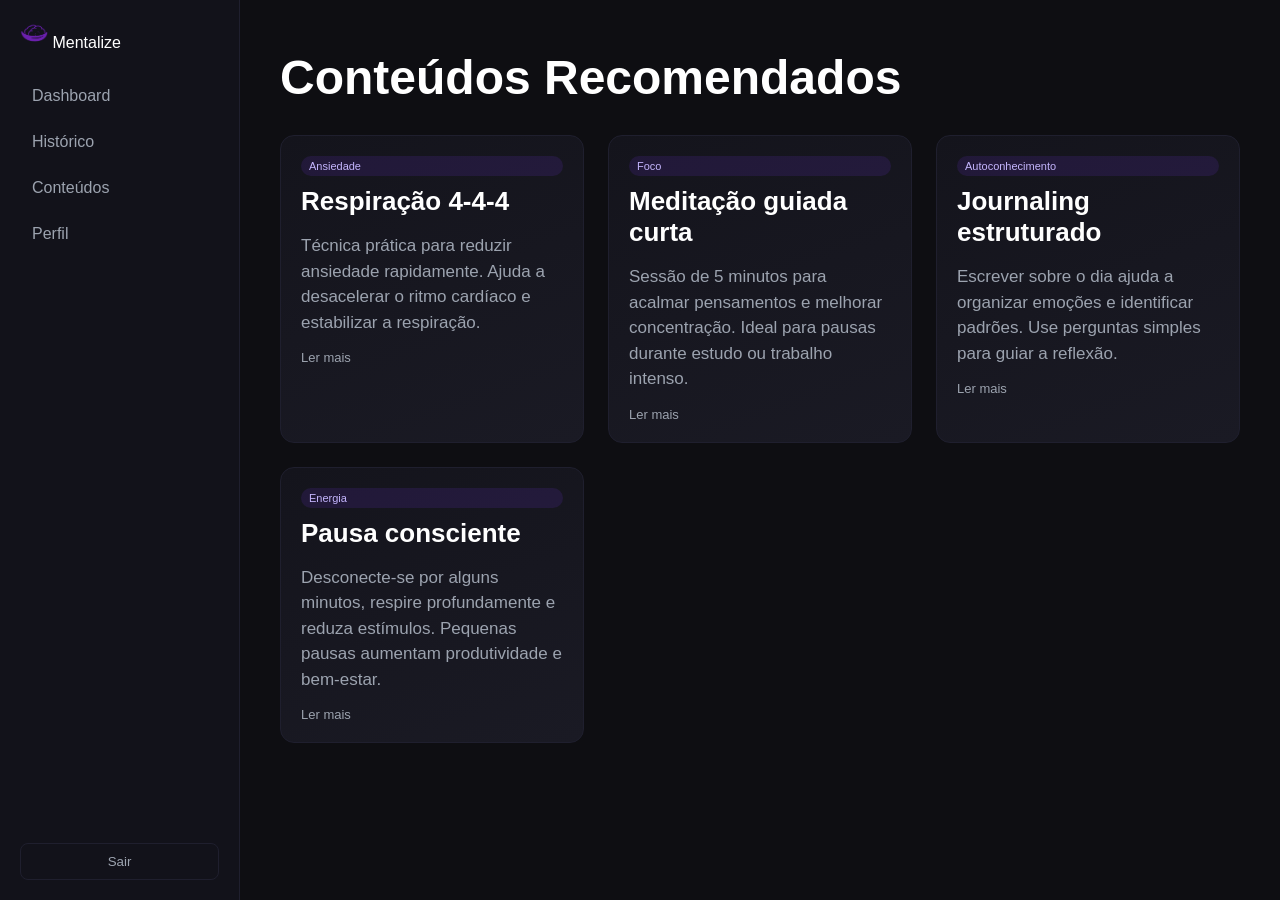
==== conteudos.html @ c3fc3afa "tudo" ====
<!DOCTYPE html>
<html>
<head>
    <title>Conteúdos</title>

    <link rel="stylesheet" href="css/base.css">
    <link rel="stylesheet" href="css/app.css">
    <link rel="shortcut icon" href="img/logo.png" type="image/x-icon">
</head>
<body onload="setActiveNav(); filterContentByMood()">
<div class="app">

    <aside class="sidebar">

    <div class="sidebar-top">
        <img src="img/logo.png" class="logo">
        <span>Mentalize</span>
    </div>

    <nav class="sidebar-nav">
        <a href="dashboard.html" class="nav-item" id="nav-dashboard">Dashboard</a>
        <a href="historico.html" class="nav-item" id="nav-historico">Histórico</a>
        <a href="conteudos.html" class="nav-item" id="nav-conteudos">Conteúdos</a>
        <a href="perfil.html" class="nav-item" id="nav-perfil">Perfil</a>
    </nav>

    <div class="sidebar-bottom">
        <button onclick="logout()" class="logout-btn">Sair</button>
    </div>

</aside>

<main class="main">

    <h2>Conteúdos Recomendados</h2>

    <div class="app-grid">

        <div class="app-card">
            <span class="tag">Ansiedade</span>

            <h3>Respiração 4-4-4</h3>

            <p>
                Técnica prática para reduzir ansiedade rapidamente.
                Ajuda a desacelerar o ritmo cardíaco e estabilizar a respiração.
            </p>

            <a href="#" class="btn-ghost">Ler mais</a>
        </div>

        <div class="app-card">
            <span class="tag">Foco</span>
            <h3>Meditação guiada curta</h3>
            <p>
                Sessão de 5 minutos para acalmar pensamentos e melhorar concentração.
                Ideal para pausas durante estudo ou trabalho intenso.
            </p>
            <a href="#" class="btn-ghost">Ler mais</a>
        </div>

        <div class="app-card">
            <span class="tag">Autoconhecimento</span>
            <h3>Journaling estruturado</h3>
            <p>
                Escrever sobre o dia ajuda a organizar emoções e identificar padrões.
                Use perguntas simples para guiar a reflexão.
            </p>
            <a href="#" class="btn-ghost">Ler mais</a>
        </div>

        <div class="app-card">
            <span class="tag">Energia</span>
            <h3>Pausa consciente</h3>
            <p>
                Desconecte-se por alguns minutos, respire profundamente e reduza estímulos.
                Pequenas pausas aumentam produtividade e bem-estar.
            </p>
            <a href="#" class="btn-ghost">Ler mais</a>
        </div>

    </div>

</main>

</div>

</body>
</html>
---- css/base.css ----
* {
    margin: 0;
    padding: 0;
    box-sizing: border-box;
}

html, body {
    font-family: 'Plus Jakarta Sans', sans-serif;
}

:root {
    --primary: #7c3aed;
    --bg: #0b0b10;
    --bg-soft: #111116;
    --card: #16161c;
    --border: #1f1f2e;
    --text: #ffffff;
    --muted: #9ca3af;
}

body {
    background: var(--bg);
    color: var(--text);
}

.btn-primary {
    background: var(--primary);
    border: none;
    padding: 10px 16px;
    border-radius: 8px;
    cursor: pointer;
    color: white;
    transition: 0.2s;
}

.btn-primary:hover {
    opacity: 0.9;
}
---- css/app.css ----
.auth-container {
    display: flex;
    height: 100vh;
}

.auth-left {
    flex: 1;
    background: linear-gradient(135deg, #7c3aed, #4c1d95);
    display: flex;
    justify-content: center;
    align-items: center;
    font-size: 28px;
}

.auth-right {
    flex: 1;
    display: flex;
    justify-content: center;
    align-items: center;
}

.auth-box {
    width: 320px;
}

.auth-box input {
    width: 100%;
    padding: 12px;
    margin: 8px 0;
    border: 1px solid var(--border);
    background: #0f0f15;
    color: white;
}

.app-layout {
    display: flex;
}

.app-sidebar {
    width: 240px;
    background: var(--bg-soft);
    height: 100vh;
    padding: 20px;
    border-right: 1px solid var(--border);
}

.app-sidebar a {
    display: block;
    padding: 10px;
    margin: 6px 0;
    color: var(--muted);
    text-decoration: none;
    border-radius: 6px;
    transition: none;
}

.app-sidebar a:hover {
    background: var(--card);
    color: white;
}

.app-main {
    flex: 1;
    padding: 30px;
}

.app-grid {
    display: grid;
    grid-template-columns: repeat(2, 1fr);
    gap: 20px;
}

.app-card {
    background: var(--card);
    padding: 16px;
    border-radius: 10px;
    border: 1px solid var(--border);
}

.app-card canvas {
    max-height: 350px;
}

.app-card h3 {
    margin-top: 0;
    margin-bottom: 8px;
    font-size: 26px;
}


.calendar-grid {
    display: grid;
    grid-template-columns: repeat(7, 1fr);
    gap: 4px;
    margin-top: 8px;
}

.calendar-day {
    aspect-ratio: 1;
    border-radius: 6px;
    display: flex;
    align-items: center;
    justify-content: center;
    font-size: 10px;
    cursor: default;
}

.calendar-day.feliz { background: #22c55e44; }
.calendar-day.neutro { background: #a3a3a344; }
.calendar-day.triste { background: #3b82f644; }
.calendar-day.ansioso { background: #f59e0b44; }
.calendar-day.empty { background: #1f1f2e; }

.card-block {
    margin-top: 10px;
}

.app-list li {
    margin: 6px 0;
    color: var(--muted);
}

.auth-tabs {
    display: flex;
    margin-bottom: 15px;
}

.auth-tabs button {
    flex: 1;
    padding: 10px;
    background: none;
    border: none;
    color: var(--muted);
    cursor: pointer;
}

.auth-tabs .active {
    color: white;
    border-bottom: 2px solid var(--primary);
}

#recentMoods {
    margin-top: 4px;
    padding-left: 20px;
}

.back-link {
    display: inline-block;
    margin-bottom: 15px;
    font-size: 13px;
    color: var(--muted);
    text-decoration: none;
}

.back-link:hover {
    color: white;
}

.auth-form {
    transition: 0.3s ease;
    opacity: 1;
}

.auth-form.hidden {
    opacity: 0;
    transform: translateY(10px);
    pointer-events: none;
    position: absolute;
}

.tag {
    display: inline-block;
    font-size: 12px;
    background: #7c3aed22;
    color: #c4b5fd;
    padding: 4px 10px;
    border-radius: 20px;
    margin-bottom: 10px;
}

.app-card p {
    margin: 10px 0 15px;
}

.btn-ghost {
    font-size: 13px;
    color: var(--muted);
    text-decoration: none;
}

.btn-ghost:hover {
    color: white;
}

.btn-ghost-perfil {
    font-size: 13px;
    margin: 10px;
    color: var(--muted);
    text-decoration: none;
    padding: 5px 15px;
    width: fit-content;
    background: none;
    border-radius: 5px;
    border: 3px solid var(--primary);
    color: #fff;
    transition: ease 0.4s;
}

.btn-ghost-perfil:hover {
    background-color: var(--primary);
}


.app {
    display: flex;
    min-height: 100vh;
    background: #0e0e12;
}

.logo {
    width: 28px;
}

.sidebar {
    width: 240px;
    background: #12121a;
    padding: 20px;

    display: flex;
    flex-direction: column;

    border-right: 1px solid var(--border);
}

.sidebar-top {
    margin-bottom: 25px;
}

.sidebar-nav {
    display: flex;
    flex-direction: column;
    gap: 8px;
}

.sidebar-bottom {
    margin-top: auto;
}
.nav-item {
    padding: 10px 12px;
    border-radius: 8px;
    color: var(--muted);
    text-decoration: none;
}

.nav-item:hover {
    background: #1b1b25;
    color: white;
}

.nav-item.active {
    background: #7c3aed22;
    color: #c4b5fd;
}

.logout-btn {
    width: 100%;
    padding: 10px;
    background: transparent;
    border: 1px solid var(--border);
    border-radius: 8px;
    color: var(--muted);
    cursor: pointer;
}

.logout-btn:hover {
    color: white;
}

.main {
    flex: 1;
    padding: 40px;
}

.app-grid {
    display: grid;
    grid-template-columns: repeat(3, 1fr);
    gap: 24px;
}

.app-card {
    background: linear-gradient(160deg, #14141c, #1a1a24);
    border: 1px solid var(--border);
    border-radius: 14px;
    padding: 20px;

    display: flex;
    flex-direction: column;

    min-height: 180px;
}

.app-card h3 {
    margin-bottom: 6px;
    margin-top: 0;
}

.app-card p, .app-card li, .app-card .app-list li {
    color: var(--muted);
    line-height: 1.5;
    font-size: 17px;
}


.app-list li {
    margin-bottom: 4px;
    font-size: 12px;
}

.history-card {
    padding: 16px;
}

.history-item {
    padding: 10px 0;
    border-bottom: 1px solid var(--border);
    font-size: 12px;
}

.history-item:last-child {
    border-bottom: none;
}

.history-item .mood-tag {
    display: inline-block;
    padding: 2px 8px;
    border-radius: 4px;
    font-size: 11px;
    margin-right: 8px;
}

.history-item .mood-tag.feliz { background: #22c55e33; color: #22c55e; }
.history-item .mood-tag.neutro { background: #a3a3a333; color: #a3a3a3; }
.history-item .mood-tag.triste { background: #3b82f633; color: #3b82f6; }
.history-item .mood-tag.ansioso { background: #f59e0b33; color: #f59e0b; }

.history-item .history-date {
    color: var(--muted);
    font-size: 11px;
}

.history-item .history-context {
    color: var(--muted);
    font-size: 11px;
    margin-left: 8px;
}

.profile-grid {
    display: grid;
    grid-template-columns: repeat(2, 1fr);
    gap: 20px;
}

.form-group {
    margin-bottom: 16px;
}

.form-group label {
    display: block;
    font-size: 12px;
    color: var(--muted);
    margin-bottom: 6px;
}

.form-group input {
    width: 100%;
    padding: 10px 12px;
    background: #1a1a24;
    border: 1px solid var(--border);
    border-radius: 8px;
    color: var(--text);
    font-size: 14px;
}

.form-group input:disabled {
    opacity: 0.5;
    cursor: not-allowed;
}

.settings-list {
    display: flex;
    flex-direction: column;
    gap: 12px;
}

.setting-item {
    display: flex;
    justify-content: space-between;
    align-items: center;
    padding: 8px 0;
    cursor: pointer;
}

.setting-item span {
    font-size: 14px;
}

.setting-item input[type="checkbox"] {
    width: 18px;
    height: 18px;
    accent-color: var(--primary);
}

.stat-item {
    display: flex;
    justify-content: space-between;
    padding: 10px 0;
    border-bottom: 1px solid var(--border);
    font-size: 13px;
}

.stat-item:last-child {
    border-bottom: none;
}

.stat-value {
    color: var(--primary);
    font-weight: 600;
}

.mood-buttons {
    display: flex;
    gap: 10px;
    margin-bottom: 15px;
}

.mood-buttons button {
    font-size: 18px;
    padding: 10px;
    border-radius: 8px;
    border: none;
    cursor: pointer;
    background: #1b1b25;
}

.mood-buttons button:hover {
    background: #2a2a35;
}

.tag {
    font-size: 11px;
    background: #7c3aed22;
    color: #c4b5fd;
    padding: 4px 8px;
    border-radius: 12px;
    margin-bottom: 10px;
    display: inline-block;
}


.mood-buttons button {
    position: relative;
}

.mood-buttons button::after {
    content: attr(data-tooltip);
    position: absolute;
    bottom: -38px;
    left: 50%;
    transform: translateX(-50%);

    background: #1a1a24;
    color: white;
    font-size: 12px;
    padding: 6px 10px;
    border-radius: 6px;
    white-space: nowrap;

    opacity: 0;
    pointer-events: none;
    transition: 0.2s;
}

.mood-buttons button:hover::after {
    opacity: 1;
}

.history-scroll {
    max-height: 420px;
    overflow-y: auto;
    margin-top: 10px;
    padding-right: 6px;
}

.history-scroll::-webkit-scrollbar {
    width: 6px;
}

.history-scroll::-webkit-scrollbar-thumb {
    background: #2a2a35;
    border-radius: 6px;
}

#context, #note {
    margin: 10px 0px;
    width: 75%;
    padding: 10px;
    border-radius: 5px;
    border: 0px;
}

.app-card label {
    font-size: 20px;
    font-weight: bold;
    margin-top: 10px;
    margin-bottom: 0px;
}

h2 {
    font-size: 48px;
    margin-top: 10px;
    margin-bottom: 30px;
}
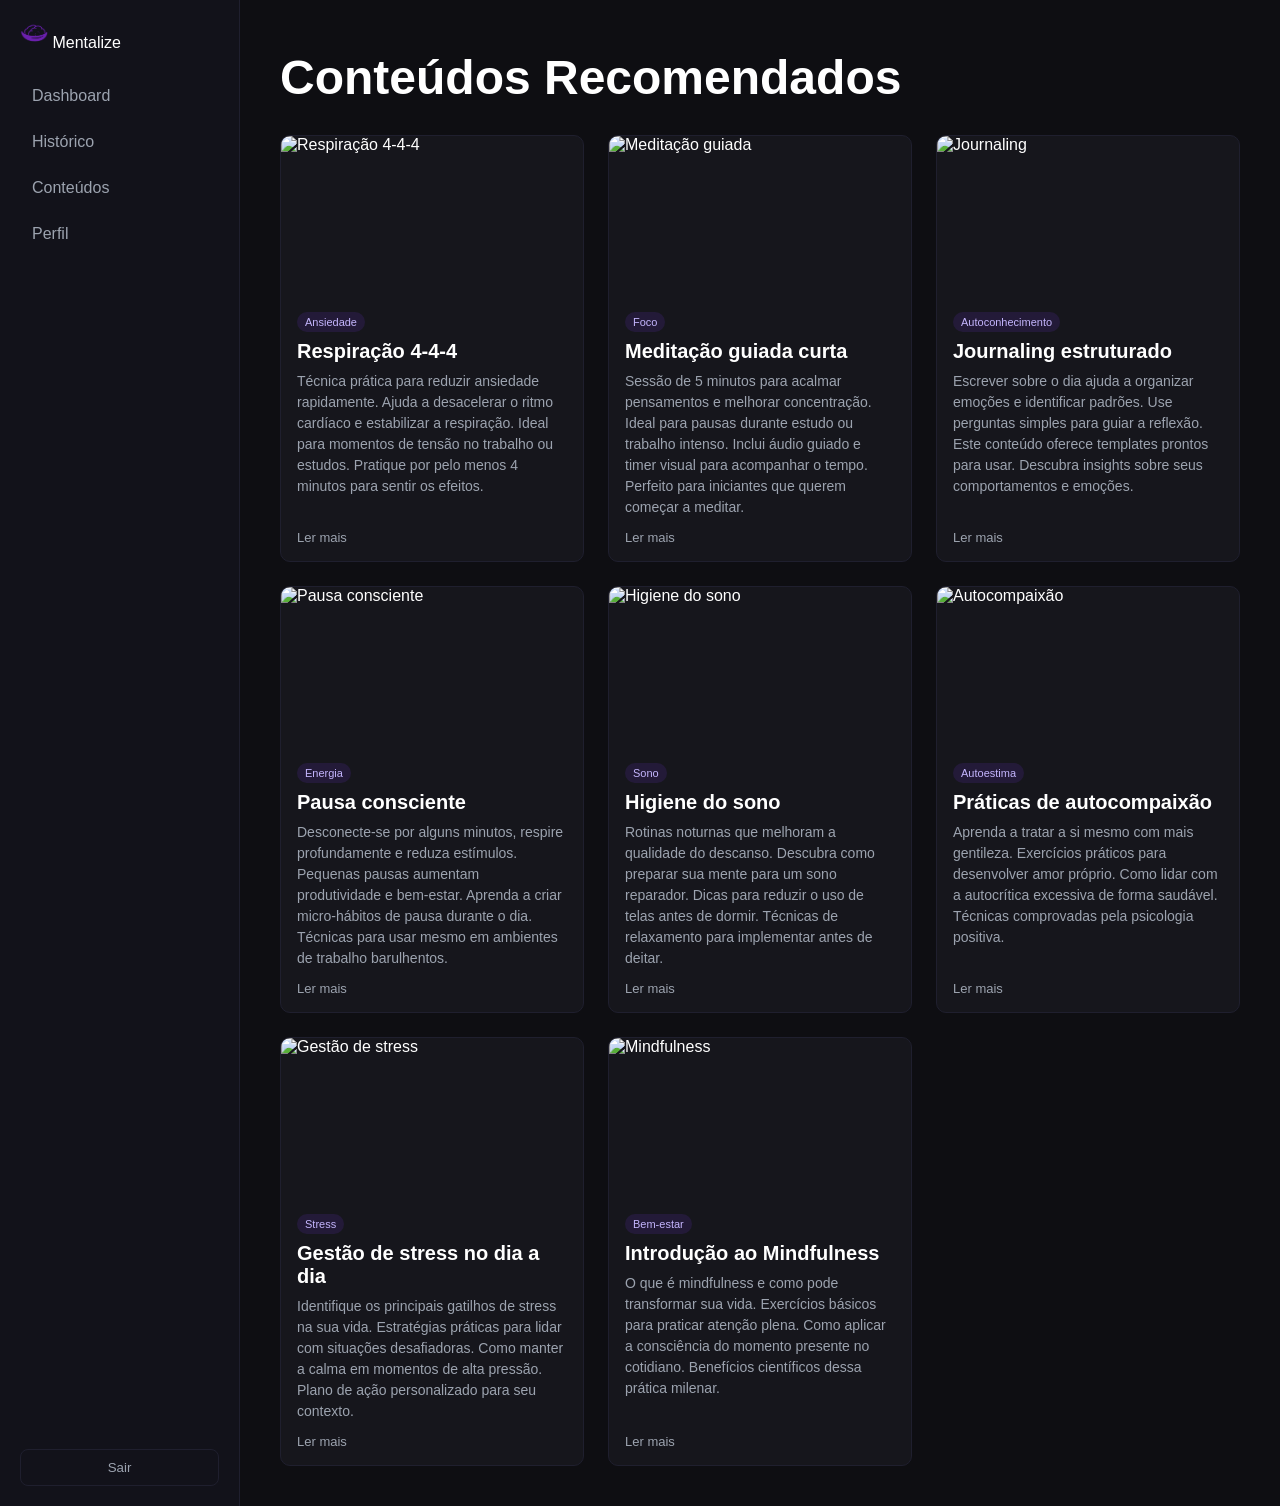
==== commit 4df9c8eb: "melhorias Co-authored-by: Copilot <copilot@github.com>" ====
--- a/conteudos.html
+++ b/conteudos.html
@@ -36,47 +36,124 @@
 
     <div class="app-grid">
 
-        <div class="app-card">
-            <span class="tag">Ansiedade</span>
-
-            <h3>Respiração 4-4-4</h3>
-
-            <p>
-                Técnica prática para reduzir ansiedade rapidamente.
-                Ajuda a desacelerar o ritmo cardíaco e estabilizar a respiração.
-            </p>
-
-            <a href="#" class="btn-ghost">Ler mais</a>
+        <div class="content-card">
+            <img src="https://placehold.co/400x200/4c1d95/white?text=Respiração" alt="Respiração 4-4-4" class="content-img">
+            <div class="content-body">
+                <span class="tag">Ansiedade</span>
+                <h3>Respiração 4-4-4</h3>
+                <p>
+                    Técnica prática para reduzir ansiedade rapidamente.
+                    Ajuda a desacelerar o ritmo cardíaco e estabilizar a respiração.
+                    Ideal para momentos de tensão no trabalho ou estudos.
+                    Pratique por pelo menos 4 minutos para sentir os efeitos.
+                </p>
+                <a href="#" class="btn-ghost">Ler mais</a>
+            </div>
         </div>
 
-        <div class="app-card">
-            <span class="tag">Foco</span>
-            <h3>Meditação guiada curta</h3>
-            <p>
-                Sessão de 5 minutos para acalmar pensamentos e melhorar concentração.
-                Ideal para pausas durante estudo ou trabalho intenso.
-            </p>
-            <a href="#" class="btn-ghost">Ler mais</a>
+        <div class="content-card">
+            <img src="https://placehold.co/400x200/4c1d95/white?text=Meditação" alt="Meditação guiada" class="content-img">
+            <div class="content-body">
+                <span class="tag">Foco</span>
+                <h3>Meditação guiada curta</h3>
+                <p>
+                    Sessão de 5 minutos para acalmar pensamentos e melhorar concentração.
+                    Ideal para pausas durante estudo ou trabalho intenso.
+                    Inclui áudio guiado e timer visual para acompanhar o tempo.
+                    Perfeito para iniciantes que querem começar a meditar.
+                </p>
+                <a href="#" class="btn-ghost">Ler mais</a>
+            </div>
         </div>
 
-        <div class="app-card">
-            <span class="tag">Autoconhecimento</span>
-            <h3>Journaling estruturado</h3>
-            <p>
-                Escrever sobre o dia ajuda a organizar emoções e identificar padrões.
-                Use perguntas simples para guiar a reflexão.
-            </p>
-            <a href="#" class="btn-ghost">Ler mais</a>
+        <div class="content-card">
+            <img src="https://placehold.co/400x200/4c1d95/white?text=Journaling" alt="Journaling" class="content-img">
+            <div class="content-body">
+                <span class="tag">Autoconhecimento</span>
+                <h3>Journaling estruturado</h3>
+                <p>
+                    Escrever sobre o dia ajuda a organizar emoções e identificar padrões.
+                    Use perguntas simples para guiar a reflexão.
+                    Este conteúdo oferece templates prontos para usar.
+                    Descubra insights sobre seus comportamentos e emoções.
+                </p>
+                <a href="#" class="btn-ghost">Ler mais</a>
+            </div>
         </div>
 
-        <div class="app-card">
-            <span class="tag">Energia</span>
-            <h3>Pausa consciente</h3>
-            <p>
-                Desconecte-se por alguns minutos, respire profundamente e reduza estímulos.
-                Pequenas pausas aumentam produtividade e bem-estar.
-            </p>
-            <a href="#" class="btn-ghost">Ler mais</a>
+        <div class="content-card">
+            <img src="https://placehold.co/400x200/4c1d95/white?text=Pausa+Consciente" alt="Pausa consciente" class="content-img">
+            <div class="content-body">
+                <span class="tag">Energia</span>
+                <h3>Pausa consciente</h3>
+                <p>
+                    Desconecte-se por alguns minutos, respire profundamente e reduza estímulos.
+                    Pequenas pausas aumentam produtividade e bem-estar.
+                    Aprenda a criar micro-hábitos de pausa durante o dia.
+                    Técnicas para usar mesmo em ambientes de trabalho barulhentos.
+                </p>
+                <a href="#" class="btn-ghost">Ler mais</a>
+            </div>
+        </div>
+
+        <div class="content-card">
+            <img src="https://placehold.co/400x200/4c1d95/white?text=Sono" alt="Higiene do sono" class="content-img">
+            <div class="content-body">
+                <span class="tag">Sono</span>
+                <h3>Higiene do sono</h3>
+                <p>
+                    Rotinas noturnas que melhoram a qualidade do descanso.
+                    Descubra como preparar sua mente para um sono reparador.
+                    Dicas para reduzir o uso de telas antes de dormir.
+                    Técnicas de relaxamento para implementar antes de deitar.
+                </p>
+                <a href="#" class="btn-ghost">Ler mais</a>
+            </div>
+        </div>
+
+        <div class="content-card">
+            <img src="https://placehold.co/400x200/4c1d95/white?text=Autocompaixão" alt="Autocompaixão" class="content-img">
+            <div class="content-body">
+                <span class="tag">Autoestima</span>
+                <h3>Práticas de autocompaixão</h3>
+                <p>
+                    Aprenda a tratar a si mesmo com mais gentileza.
+                    Exercícios práticos para desenvolver amor próprio.
+                    Como lidar com a autocrítica excessiva de forma saudável.
+                    Técnicas comprovadas pela psicologia positiva.
+                </p>
+                <a href="#" class="btn-ghost">Ler mais</a>
+            </div>
+        </div>
+
+        <div class="content-card">
+            <img src="https://placehold.co/400x200/4c1d95/white?text=Gestão+do+Stress" alt="Gestão de stress" class="content-img">
+            <div class="content-body">
+                <span class="tag">Stress</span>
+                <h3>Gestão de stress no dia a dia</h3>
+                <p>
+                    Identifique os principais gatilhos de stress na sua vida.
+                    Estratégias práticas para lidar com situações desafiadoras.
+                    Como manter a calma em momentos de alta pressão.
+                    Plano de ação personalizado para seu contexto.
+                </p>
+                <a href="#" class="btn-ghost">Ler mais</a>
+            </div>
+        </div>
+
+        <div class="content-card">
+            <img src="https://placehold.co/400x200/4c1d95/white?text=Mindfulness" alt="Mindfulness" class="content-img">
+            <div class="content-body">
+                <span class="tag">Bem-estar</span>
+                <h3>Introdução ao Mindfulness</h3>
+                <p>
+                    O que é mindfulness e como pode transformar sua vida.
+                    Exercícios básicos para praticar atenção plena.
+                    Como aplicar a consciência do momento presente no cotidiano.
+                    Benefícios científicos dessa prática milenar.
+                </p>
+                <a href="#" class="btn-ghost">Ler mais</a>
+            </div>
         </div>
 
     </div>
--- a/css/app.css
+++ b/css/app.css
@@ -68,6 +68,105 @@
     display: grid;
     grid-template-columns: repeat(2, 1fr);
     gap: 20px;
+}
+
+.content-card {
+    background: var(--card);
+    border-radius: 10px;
+    border: 1px solid var(--border);
+    overflow: hidden;
+    display: flex;
+    flex-direction: column;
+}
+
+.content-img {
+    width: 100%;
+    height: 160px;
+    object-fit: cover;
+}
+
+.content-body {
+    padding: 16px;
+    display: flex;
+    flex-direction: column;
+    flex: 1;
+}
+
+.content-body .tag {
+    align-self: flex-start;
+    margin-bottom: 8px;
+}
+
+.content-body h3 {
+    margin: 0 0 8px 0;
+    font-size: 20px;
+}
+
+.content-body p {
+    color: var(--muted);
+    font-size: 14px;
+    line-height: 1.5;
+    flex: 1;
+    margin-bottom: 12px;
+}
+
+.plan-card {
+    position: relative;
+    border: 1px solid #a855f7;
+    background: linear-gradient(180deg, #1e1b4b 0%, var(--card) 100%);
+}
+
+.plan-card.premium {
+    border: 1px solid #a855f7;
+}
+
+.plan-badge {
+    position: absolute;
+    top: 12px;
+    right: 12px;
+    background: #a855f7;
+    color: white;
+    font-size: 10px;
+    font-weight: bold;
+    padding: 4px 8px;
+    border-radius: 4px;
+    text-transform: uppercase;
+}
+
+.plan-card h3 {
+    color: #a855f7;
+    font-size: 24px;
+    margin-bottom: 4px;
+}
+
+.plan-status {
+    color: var(--muted);
+    font-size: 14px;
+    margin-bottom: 16px;
+}
+
+.plan-features {
+    margin-bottom: 16px;
+}
+
+.plan-feature {
+    color: var(--text);
+    font-size: 14px;
+    margin: 8px 0;
+    padding-left: 4px;
+}
+
+.plan-card.free {
+    border: 1px solid #6b7280;
+    background: linear-gradient(180deg, #1f2937 0%, var(--card) 100%);
+}
+
+.plan-card.free h3 {
+    color: #9ca3af;
+}
+
+.plan-card.free .plan-badge {
+    background: #6b7280;
 }
 
 .app-card {
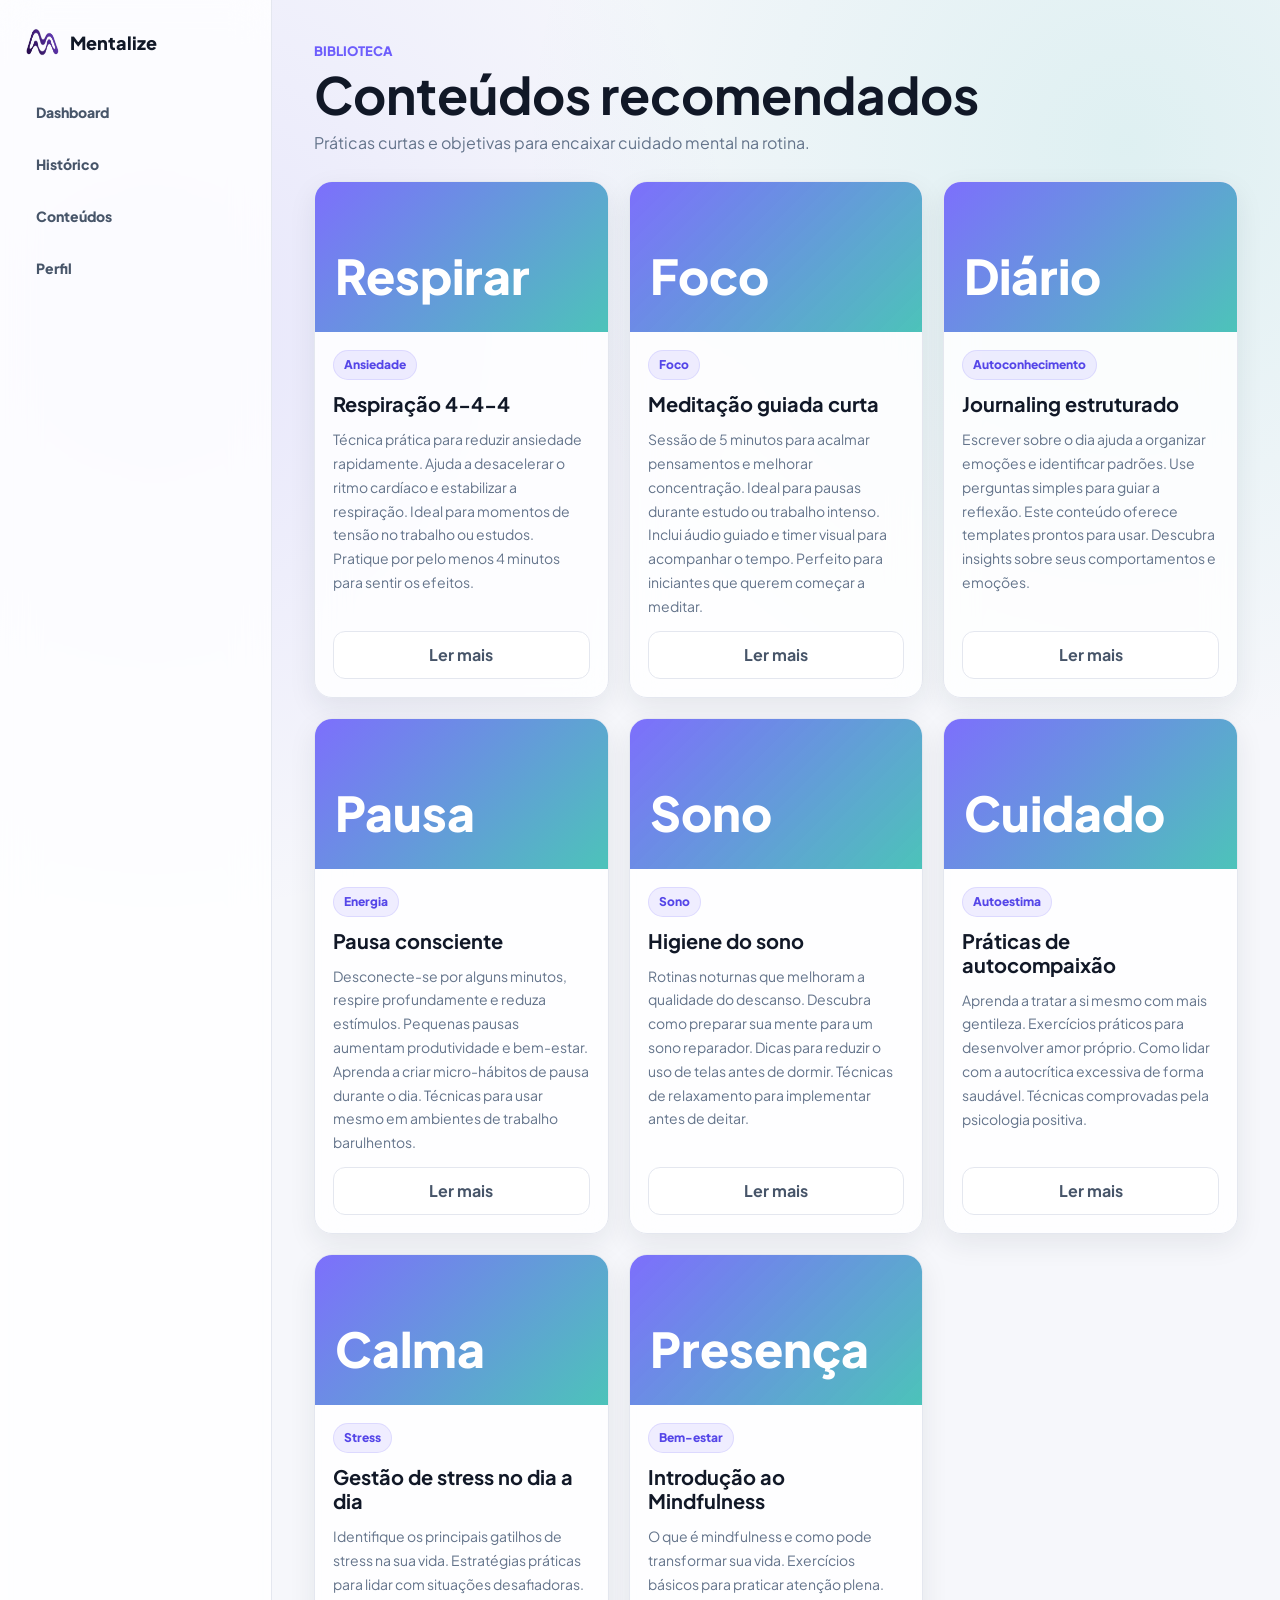
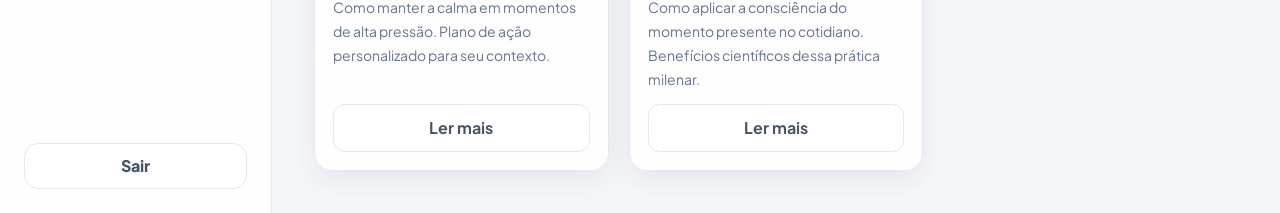
==== commit 50245277: "#" ====
--- a/conteudos.html
+++ b/conteudos.html
@@ -1,7 +1,10 @@
 <!DOCTYPE html>
-<html>
+<html lang="pt-BR">
 <head>
+    <meta charset="UTF-8">
+    <meta name="viewport" content="width=device-width, initial-scale=1.0">
     <title>Conteúdos</title>
+    <link href="https://fonts.googleapis.com/css2?family=Plus+Jakarta+Sans:wght@400;600;700;800&display=swap" rel="stylesheet">
 
     <link rel="stylesheet" href="css/base.css">
     <link rel="stylesheet" href="css/app.css">
@@ -32,12 +35,18 @@
 
 <main class="main">
 
-    <h2>Conteúdos Recomendados</h2>
+    <div class="page-header">
+        <div>
+            <p class="page-kicker">Biblioteca</p>
+            <h2>Conteúdos recomendados</h2>
+            <p class="page-subtitle">Práticas curtas e objetivas para encaixar cuidado mental na rotina.</p>
+        </div>
+    </div>
 
     <div class="app-grid">
 
         <div class="content-card">
-            <img src="https://placehold.co/400x200/4c1d95/white?text=Respiração" alt="Respiração 4-4-4" class="content-img">
+            <div class="content-visual" aria-hidden="true">Respirar</div>
             <div class="content-body">
                 <span class="tag">Ansiedade</span>
                 <h3>Respiração 4-4-4</h3>
@@ -52,7 +61,7 @@
         </div>
 
         <div class="content-card">
-            <img src="https://placehold.co/400x200/4c1d95/white?text=Meditação" alt="Meditação guiada" class="content-img">
+            <div class="content-visual" aria-hidden="true">Foco</div>
             <div class="content-body">
                 <span class="tag">Foco</span>
                 <h3>Meditação guiada curta</h3>
@@ -67,7 +76,7 @@
         </div>
 
         <div class="content-card">
-            <img src="https://placehold.co/400x200/4c1d95/white?text=Journaling" alt="Journaling" class="content-img">
+            <div class="content-visual" aria-hidden="true">Diário</div>
             <div class="content-body">
                 <span class="tag">Autoconhecimento</span>
                 <h3>Journaling estruturado</h3>
@@ -82,7 +91,7 @@
         </div>
 
         <div class="content-card">
-            <img src="https://placehold.co/400x200/4c1d95/white?text=Pausa+Consciente" alt="Pausa consciente" class="content-img">
+            <div class="content-visual" aria-hidden="true">Pausa</div>
             <div class="content-body">
                 <span class="tag">Energia</span>
                 <h3>Pausa consciente</h3>
@@ -97,7 +106,7 @@
         </div>
 
         <div class="content-card">
-            <img src="https://placehold.co/400x200/4c1d95/white?text=Sono" alt="Higiene do sono" class="content-img">
+            <div class="content-visual" aria-hidden="true">Sono</div>
             <div class="content-body">
                 <span class="tag">Sono</span>
                 <h3>Higiene do sono</h3>
@@ -112,7 +121,7 @@
         </div>
 
         <div class="content-card">
-            <img src="https://placehold.co/400x200/4c1d95/white?text=Autocompaixão" alt="Autocompaixão" class="content-img">
+            <div class="content-visual" aria-hidden="true">Cuidado</div>
             <div class="content-body">
                 <span class="tag">Autoestima</span>
                 <h3>Práticas de autocompaixão</h3>
@@ -127,7 +136,7 @@
         </div>
 
         <div class="content-card">
-            <img src="https://placehold.co/400x200/4c1d95/white?text=Gestão+do+Stress" alt="Gestão de stress" class="content-img">
+            <div class="content-visual" aria-hidden="true">Calma</div>
             <div class="content-body">
                 <span class="tag">Stress</span>
                 <h3>Gestão de stress no dia a dia</h3>
@@ -142,7 +151,7 @@
         </div>
 
         <div class="content-card">
-            <img src="https://placehold.co/400x200/4c1d95/white?text=Mindfulness" alt="Mindfulness" class="content-img">
+            <div class="content-visual" aria-hidden="true">Presença</div>
             <div class="content-body">
                 <span class="tag">Bem-estar</span>
                 <h3>Introdução ao Mindfulness</h3>
@@ -163,4 +172,4 @@
 </div>
 
 </body>
-</html>+</html>
--- a/css/base.css
+++ b/css/base.css
@@ -1,39 +1,136 @@
 * {
+    box-sizing: border-box;
     margin: 0;
     padding: 0;
-    box-sizing: border-box;
-}
-
-html, body {
-    font-family: 'Plus Jakarta Sans', sans-serif;
 }
 
 :root {
-    --primary: #7c3aed;
-    --bg: #0b0b10;
-    --bg-soft: #111116;
-    --card: #16161c;
-    --border: #1f1f2e;
-    --text: #ffffff;
-    --muted: #9ca3af;
+    --primary: #6d5dfc;
+    --primary-strong: #5546e8;
+    --accent: #1fb6a6;
+    --warning: #f6a623;
+    --danger: #ef476f;
+    --success: #22c55e;
+    --bg: #f6f7fb;
+    --bg-soft: #ffffff;
+    --surface: rgba(255, 255, 255, 0.82);
+    --card: #ffffff;
+    --card-strong: #f9fafc;
+    --border: #e4e7ef;
+    --border-strong: #d6dbea;
+    --text: #111827;
+    --muted: #64748b;
+    --muted-strong: #475569;
+    --shadow: 0 18px 55px rgba(31, 41, 55, 0.10);
+    --shadow-soft: 0 10px 28px rgba(31, 41, 55, 0.08);
+    --radius: 18px;
+}
+
+html {
+    scroll-behavior: smooth;
 }
 
 body {
-    background: var(--bg);
+    min-height: 100vh;
+    background:
+        radial-gradient(circle at 12% 18%, rgba(109, 93, 252, 0.11), transparent 32%),
+        radial-gradient(circle at 88% 8%, rgba(31, 182, 166, 0.11), transparent 30%),
+        var(--bg);
     color: var(--text);
+    font-family: "Plus Jakarta Sans", "Inter", system-ui, -apple-system, BlinkMacSystemFont, "Segoe UI", sans-serif;
+    line-height: 1.5;
+}
+
+img {
+    display: block;
+    max-width: 100%;
+}
+
+a {
+    color: inherit;
+    text-decoration: none;
+}
+
+button,
+input,
+select {
+    font: inherit;
+}
+
+.btn-primary,
+.btn-ghost,
+.btn-ghost-perfil {
+    align-items: center;
+    border-radius: 12px;
+    cursor: pointer;
+    display: inline-flex;
+    font-weight: 700;
+    justify-content: center;
+    min-height: 44px;
+    padding: 11px 18px;
+    transition: background 0.2s ease, border-color 0.2s ease, box-shadow 0.2s ease, color 0.2s ease, transform 0.2s ease;
 }
 
 .btn-primary {
-    background: var(--primary);
-    border: none;
-    padding: 10px 16px;
-    border-radius: 8px;
-    cursor: pointer;
-    color: white;
-    transition: 0.2s;
+    background: linear-gradient(135deg, var(--primary), var(--primary-strong));
+    border: 1px solid transparent;
+    box-shadow: 0 12px 28px rgba(109, 93, 252, 0.25);
+    color: #ffffff;
 }
 
 .btn-primary:hover {
-    opacity: 0.9;
+    box-shadow: 0 16px 36px rgba(109, 93, 252, 0.32);
+    transform: translateY(-1px);
 }
 
+.btn-ghost,
+.btn-ghost-perfil {
+    background: #ffffff;
+    border: 1px solid var(--border);
+    color: var(--muted-strong);
+}
+
+.btn-ghost:hover,
+.btn-ghost-perfil:hover {
+    border-color: rgba(109, 93, 252, 0.4);
+    color: var(--primary);
+    transform: translateY(-1px);
+}
+
+.btn-upgrade {
+    color: var(--primary);
+}
+
+.btn-danger {
+    color: var(--danger);
+}
+
+.btn-danger:hover {
+    border-color: rgba(239, 71, 111, 0.35);
+    color: var(--danger);
+}
+
+.hidden {
+    display: none !important;
+}
+
+.tag {
+    align-self: flex-start;
+    background: rgba(109, 93, 252, 0.10);
+    border: 1px solid rgba(109, 93, 252, 0.14);
+    border-radius: 999px;
+    color: var(--primary-strong);
+    display: inline-flex;
+    font-size: 12px;
+    font-weight: 800;
+    letter-spacing: 0;
+    padding: 5px 10px;
+}
+
+@media (max-width: 760px) {
+    .btn-primary,
+    .btn-ghost,
+    .btn-ghost-perfil {
+        width: 100%;
+    }
+}
--- a/css/app.css
+++ b/css/app.css
@@ -1,621 +1,599 @@
-.auth-container {
-    display: flex;
-    height: 100vh;
-}
-
-.auth-left {
-    flex: 1;
-    background: linear-gradient(135deg, #7c3aed, #4c1d95);
-    display: flex;
-    justify-content: center;
+.app {
+    display: grid;
+    grid-template-columns: 272px minmax(0, 1fr);
+    min-height: 100vh;
+}
+
+.sidebar {
+    background: rgba(255, 255, 255, 0.82);
+    border-right: 1px solid var(--border);
+    display: flex;
+    flex-direction: column;
+    gap: 30px;
+    min-height: 100vh;
+    padding: 24px;
+    position: sticky;
+    top: 0;
+    backdrop-filter: blur(18px);
+}
+
+.sidebar-top {
     align-items: center;
-    font-size: 28px;
-}
-
-.auth-right {
-    flex: 1;
-    display: flex;
-    justify-content: center;
+    display: flex;
+    gap: 10px;
+    font-size: 18px;
+    font-weight: 900;
+}
+
+.logo {
+    height: 36px;
+    width: 36px;
+}
+
+.sidebar-nav {
+    display: grid;
+    gap: 8px;
+}
+
+.nav-item {
     align-items: center;
-}
-
-.auth-box {
-    width: 320px;
-}
-
-.auth-box input {
+    border-radius: 14px;
+    color: var(--muted-strong);
+    display: flex;
+    font-size: 14px;
+    font-weight: 800;
+    min-height: 44px;
+    padding: 10px 12px;
+    transition: background 0.2s ease, color 0.2s ease, transform 0.2s ease;
+}
+
+.nav-item:hover {
+    background: rgba(109, 93, 252, 0.08);
+    color: var(--primary);
+    transform: translateX(2px);
+}
+
+.nav-item.active {
+    background: linear-gradient(135deg, rgba(109, 93, 252, 0.16), rgba(31, 182, 166, 0.10));
+    color: var(--primary-strong);
+}
+
+.sidebar-bottom {
+    margin-top: auto;
+}
+
+.logout-btn {
+    background: #ffffff;
+    border: 1px solid var(--border);
+    border-radius: 14px;
+    color: var(--muted-strong);
+    cursor: pointer;
+    font-weight: 800;
+    min-height: 44px;
+    padding: 10px 12px;
     width: 100%;
-    padding: 12px;
-    margin: 8px 0;
-    border: 1px solid var(--border);
-    background: #0f0f15;
-    color: white;
-}
-
-.app-layout {
-    display: flex;
-}
-
-.app-sidebar {
-    width: 240px;
-    background: var(--bg-soft);
-    height: 100vh;
-    padding: 20px;
-    border-right: 1px solid var(--border);
-}
-
-.app-sidebar a {
-    display: block;
-    padding: 10px;
-    margin: 6px 0;
+}
+
+.logout-btn:hover {
+    border-color: rgba(239, 71, 111, 0.35);
+    color: var(--danger);
+}
+
+.main {
+    min-width: 0;
+    padding: 42px;
+}
+
+.page-header {
+    align-items: end;
+    display: flex;
+    gap: 18px;
+    justify-content: space-between;
+    margin-bottom: 26px;
+}
+
+.page-kicker {
+    color: var(--primary);
+    font-size: 13px;
+    font-weight: 900;
+    margin-bottom: 6px;
+    text-transform: uppercase;
+}
+
+h2 {
+    font-size: clamp(32px, 4vw, 54px);
+    letter-spacing: 0;
+    line-height: 1.05;
+}
+
+.page-subtitle {
     color: var(--muted);
-    text-decoration: none;
-    border-radius: 6px;
-    transition: none;
-}
-
-.app-sidebar a:hover {
-    background: var(--card);
-    color: white;
-}
-
-.app-main {
-    flex: 1;
-    padding: 30px;
+    font-size: 16px;
+    margin-top: 10px;
+    max-width: 680px;
 }
 
 .app-grid {
     display: grid;
-    grid-template-columns: repeat(2, 1fr);
     gap: 20px;
-}
-
+    grid-template-columns: repeat(3, minmax(0, 1fr));
+}
+
+.profile-grid {
+    display: grid;
+    gap: 20px;
+    grid-template-columns: repeat(2, minmax(0, 1fr));
+}
+
+.app-card,
 .content-card {
-    background: var(--card);
-    border-radius: 10px;
-    border: 1px solid var(--border);
+    background: var(--surface);
+    border: 1px solid var(--border);
+    border-radius: var(--radius);
+    box-shadow: var(--shadow-soft);
+    min-width: 0;
     overflow: hidden;
+    backdrop-filter: blur(16px);
+}
+
+.app-card {
     display: flex;
     flex-direction: column;
-}
-
-.content-img {
-    width: 100%;
-    height: 160px;
-    object-fit: cover;
-}
-
-.content-body {
-    padding: 16px;
-    display: flex;
-    flex-direction: column;
-    flex: 1;
-}
-
-.content-body .tag {
-    align-self: flex-start;
-    margin-bottom: 8px;
-}
-
+    gap: 14px;
+    min-height: 190px;
+    padding: 22px;
+}
+
+.app-card h3,
 .content-body h3 {
-    margin: 0 0 8px 0;
+    color: var(--text);
     font-size: 20px;
-}
-
-.content-body p {
+    line-height: 1.2;
+}
+
+.app-card p,
+.app-card li,
+.content-body p,
+.history-date,
+.history-context {
     color: var(--muted);
     font-size: 14px;
-    line-height: 1.5;
+}
+
+.app-card p,
+.content-body p {
+    line-height: 1.7;
+}
+
+.span-2 {
+    grid-column: span 2;
+}
+
+.mood-card {
+    grid-row: span 2;
+}
+
+.chart-card canvas {
+    height: 300px !important;
+    max-height: 300px;
+}
+
+.mood-buttons {
+    display: grid;
+    gap: 10px;
+    grid-template-columns: repeat(4, minmax(0, 1fr));
+}
+
+.mood-buttons button {
+    background: #ffffff;
+    border: 1px solid var(--border);
+    border-radius: 16px;
+    box-shadow: 0 8px 18px rgba(31, 41, 55, 0.05);
+    color: var(--text);
+    cursor: pointer;
+    font-size: 26px;
+    min-height: 66px;
+    position: relative;
+    transition: border-color 0.2s ease, box-shadow 0.2s ease, transform 0.2s ease;
+}
+
+.mood-buttons button:hover,
+.mood-buttons button.active {
+    border-color: rgba(109, 93, 252, 0.5);
+    box-shadow: 0 12px 24px rgba(109, 93, 252, 0.13);
+    transform: translateY(-2px);
+}
+
+.mood-buttons button::after {
+    background: var(--text);
+    border-radius: 10px;
+    bottom: -46px;
+    box-shadow: var(--shadow-soft);
+    color: #ffffff;
+    content: attr(data-tooltip);
+    font-size: 12px;
+    left: 50%;
+    max-width: 220px;
+    opacity: 0;
+    padding: 8px 10px;
+    pointer-events: none;
+    position: absolute;
+    transform: translateX(-50%) translateY(-4px);
+    transition: opacity 0.2s ease, transform 0.2s ease;
+    width: max-content;
+    z-index: 3;
+}
+
+.mood-buttons button:hover::after {
+    opacity: 1;
+    transform: translateX(-50%) translateY(0);
+}
+
+.app-card label,
+.form-group label {
+    color: var(--muted-strong);
+    font-size: 13px;
+    font-weight: 900;
+}
+
+.app-card input,
+.app-card select,
+.form-group input,
+.login-form input {
+    background: #ffffff;
+    border: 1px solid var(--border);
+    border-radius: 12px;
+    color: var(--text);
+    min-height: 44px;
+    outline: none;
+    padding: 11px 12px;
+    transition: border-color 0.2s ease, box-shadow 0.2s ease;
+    width: 100%;
+}
+
+.app-card input:focus,
+.app-card select:focus,
+.form-group input:focus,
+.login-form input:focus {
+    border-color: rgba(109, 93, 252, 0.55);
+    box-shadow: 0 0 0 4px rgba(109, 93, 252, 0.10);
+}
+
+input[type="range"] {
+    accent-color: var(--primary);
+}
+
+#recentMoods,
+.app-list {
+    display: grid;
+    gap: 9px;
+    list-style: none;
+}
+
+.app-list li {
+    background: #ffffff;
+    border: 1px solid var(--border);
+    border-radius: 12px;
+    padding: 10px 12px;
+}
+
+.calendar-grid {
+    display: grid;
+    gap: 6px;
+    grid-template-columns: repeat(7, minmax(0, 1fr));
+}
+
+.calendar-day {
+    align-items: center;
+    aspect-ratio: 1;
+    border-radius: 10px;
+    display: flex;
+    font-size: 16px;
+    justify-content: center;
+}
+
+.calendar-day.feliz { background: rgba(34, 197, 94, 0.16); }
+.calendar-day.neutro { background: rgba(100, 116, 139, 0.14); }
+.calendar-day.triste { background: rgba(59, 130, 246, 0.15); }
+.calendar-day.ansioso { background: rgba(246, 166, 35, 0.18); }
+.calendar-day.empty { background: #eef2f7; }
+
+.content-card {
+    display: flex;
+    flex-direction: column;
+}
+
+.content-visual {
+    align-items: end;
+    background:
+        linear-gradient(135deg, rgba(109, 93, 252, 0.88), rgba(31, 182, 166, 0.78)),
+        #eef2ff;
+    color: #ffffff;
+    display: flex;
+    font-size: 48px;
+    font-weight: 900;
+    height: 150px;
+    justify-content: flex-start;
+    padding: 20px;
+}
+
+.content-body {
+    display: flex;
     flex: 1;
-    margin-bottom: 12px;
+    flex-direction: column;
+    gap: 12px;
+    padding: 18px;
+}
+
+.content-body p {
+    flex: 1;
+}
+
+.history-card {
+    min-height: 420px;
+}
+
+.history-scroll {
+    max-height: 68vh;
+    overflow-y: auto;
+    padding-right: 8px;
+}
+
+.history-item {
+    background: #ffffff;
+    border: 1px solid var(--border);
+    border-radius: 14px;
+    margin-bottom: 10px;
+    padding: 14px;
+}
+
+.mood-tag {
+    border-radius: 999px;
+    display: inline-flex;
+    font-size: 12px;
+    font-weight: 900;
+    margin-bottom: 8px;
+    margin-right: 8px;
+    padding: 6px 10px;
+}
+
+.mood-tag.feliz { background: rgba(34, 197, 94, 0.14); color: #15803d; }
+.mood-tag.neutro { background: rgba(100, 116, 139, 0.14); color: #475569; }
+.mood-tag.triste { background: rgba(59, 130, 246, 0.14); color: #2563eb; }
+.mood-tag.ansioso { background: rgba(246, 166, 35, 0.18); color: #a16207; }
+
+.form-group {
+    display: grid;
+    gap: 7px;
+    margin-bottom: 14px;
+}
+
+.form-group input:disabled {
+    background: #f1f5f9;
+    color: var(--muted);
 }
 
 .plan-card {
     position: relative;
-    border: 1px solid #a855f7;
-    background: linear-gradient(180deg, #1e1b4b 0%, var(--card) 100%);
 }
 
 .plan-card.premium {
-    border: 1px solid #a855f7;
+    background: linear-gradient(145deg, rgba(109, 93, 252, 0.12), rgba(255, 255, 255, 0.92));
+    border-color: rgba(109, 93, 252, 0.24);
+}
+
+.plan-card.free {
+    background: linear-gradient(145deg, rgba(31, 182, 166, 0.10), rgba(255, 255, 255, 0.92));
 }
 
 .plan-badge {
-    position: absolute;
-    top: 12px;
-    right: 12px;
-    background: #a855f7;
-    color: white;
-    font-size: 10px;
-    font-weight: bold;
-    padding: 4px 8px;
-    border-radius: 4px;
-    text-transform: uppercase;
-}
-
-.plan-card h3 {
-    color: #a855f7;
-    font-size: 24px;
-    margin-bottom: 4px;
+    align-self: flex-start;
+    background: #ffffff;
+    border: 1px solid var(--border);
+    border-radius: 999px;
+    color: var(--primary);
+    font-size: 11px;
+    font-weight: 900;
+    padding: 6px 10px;
 }
 
 .plan-status {
     color: var(--muted);
+    margin-top: -4px;
+}
+
+.plan-features {
+    display: grid;
+    gap: 9px;
+}
+
+.plan-feature {
+    color: var(--muted-strong);
     font-size: 14px;
-    margin-bottom: 16px;
-}
-
-.plan-features {
-    margin-bottom: 16px;
-}
-
-.plan-feature {
-    color: var(--text);
+    font-weight: 700;
+}
+
+.settings-list {
+    display: grid;
+    gap: 10px;
+}
+
+.setting-item,
+.stat-item {
+    align-items: center;
+    background: #ffffff;
+    border: 1px solid var(--border);
+    border-radius: 14px;
+    display: flex;
+    justify-content: space-between;
+    padding: 12px;
+}
+
+.setting-item span,
+.stat-item span {
     font-size: 14px;
-    margin: 8px 0;
-    padding-left: 4px;
-}
-
-.plan-card.free {
-    border: 1px solid #6b7280;
-    background: linear-gradient(180deg, #1f2937 0%, var(--card) 100%);
-}
-
-.plan-card.free h3 {
-    color: #9ca3af;
-}
-
-.plan-card.free .plan-badge {
-    background: #6b7280;
-}
-
-.app-card {
-    background: var(--card);
-    padding: 16px;
-    border-radius: 10px;
-    border: 1px solid var(--border);
-}
-
-.app-card canvas {
-    max-height: 350px;
-}
-
-.app-card h3 {
-    margin-top: 0;
-    margin-bottom: 8px;
-    font-size: 26px;
-}
-
-
-.calendar-grid {
-    display: grid;
-    grid-template-columns: repeat(7, 1fr);
-    gap: 4px;
-    margin-top: 8px;
-}
-
-.calendar-day {
-    aspect-ratio: 1;
-    border-radius: 6px;
-    display: flex;
-    align-items: center;
-    justify-content: center;
-    font-size: 10px;
-    cursor: default;
-}
-
-.calendar-day.feliz { background: #22c55e44; }
-.calendar-day.neutro { background: #a3a3a344; }
-.calendar-day.triste { background: #3b82f644; }
-.calendar-day.ansioso { background: #f59e0b44; }
-.calendar-day.empty { background: #1f1f2e; }
-
-.card-block {
-    margin-top: 10px;
-}
-
-.app-list li {
-    margin: 6px 0;
-    color: var(--muted);
-}
-
-.auth-tabs {
-    display: flex;
-    margin-bottom: 15px;
-}
-
-.auth-tabs button {
-    flex: 1;
-    padding: 10px;
-    background: none;
-    border: none;
-    color: var(--muted);
-    cursor: pointer;
-}
-
-.auth-tabs .active {
-    color: white;
-    border-bottom: 2px solid var(--primary);
-}
-
-#recentMoods {
-    margin-top: 4px;
-    padding-left: 20px;
-}
-
-.back-link {
-    display: inline-block;
-    margin-bottom: 15px;
-    font-size: 13px;
-    color: var(--muted);
-    text-decoration: none;
-}
-
-.back-link:hover {
-    color: white;
-}
-
-.auth-form {
-    transition: 0.3s ease;
-    opacity: 1;
-}
-
-.auth-form.hidden {
-    opacity: 0;
-    transform: translateY(10px);
-    pointer-events: none;
-    position: absolute;
-}
-
-.tag {
-    display: inline-block;
-    font-size: 12px;
-    background: #7c3aed22;
-    color: #c4b5fd;
-    padding: 4px 10px;
-    border-radius: 20px;
-    margin-bottom: 10px;
-}
-
-.app-card p {
-    margin: 10px 0 15px;
-}
-
-.btn-ghost {
-    font-size: 13px;
-    color: var(--muted);
-    text-decoration: none;
-}
-
-.btn-ghost:hover {
-    color: white;
-}
-
-.btn-ghost-perfil {
-    font-size: 13px;
-    margin: 10px;
-    color: var(--muted);
-    text-decoration: none;
-    padding: 5px 15px;
-    width: fit-content;
-    background: none;
-    border-radius: 5px;
-    border: 3px solid var(--primary);
-    color: #fff;
-    transition: ease 0.4s;
-}
-
-.btn-ghost-perfil:hover {
-    background-color: var(--primary);
-}
-
-
-.app {
-    display: flex;
-    min-height: 100vh;
-    background: #0e0e12;
-}
-
-.logo {
-    width: 28px;
-}
-
-.sidebar {
-    width: 240px;
-    background: #12121a;
-    padding: 20px;
-
-    display: flex;
-    flex-direction: column;
-
-    border-right: 1px solid var(--border);
-}
-
-.sidebar-top {
-    margin-bottom: 25px;
-}
-
-.sidebar-nav {
-    display: flex;
-    flex-direction: column;
-    gap: 8px;
-}
-
-.sidebar-bottom {
-    margin-top: auto;
-}
-.nav-item {
-    padding: 10px 12px;
-    border-radius: 8px;
-    color: var(--muted);
-    text-decoration: none;
-}
-
-.nav-item:hover {
-    background: #1b1b25;
-    color: white;
-}
-
-.nav-item.active {
-    background: #7c3aed22;
-    color: #c4b5fd;
-}
-
-.logout-btn {
-    width: 100%;
-    padding: 10px;
-    background: transparent;
-    border: 1px solid var(--border);
-    border-radius: 8px;
-    color: var(--muted);
-    cursor: pointer;
-}
-
-.logout-btn:hover {
-    color: white;
-}
-
-.main {
-    flex: 1;
-    padding: 40px;
-}
-
-.app-grid {
-    display: grid;
-    grid-template-columns: repeat(3, 1fr);
-    gap: 24px;
-}
-
-.app-card {
-    background: linear-gradient(160deg, #14141c, #1a1a24);
-    border: 1px solid var(--border);
-    border-radius: 14px;
-    padding: 20px;
-
-    display: flex;
-    flex-direction: column;
-
-    min-height: 180px;
-}
-
-.app-card h3 {
-    margin-bottom: 6px;
-    margin-top: 0;
-}
-
-.app-card p, .app-card li, .app-card .app-list li {
-    color: var(--muted);
-    line-height: 1.5;
-    font-size: 17px;
-}
-
-
-.app-list li {
-    margin-bottom: 4px;
-    font-size: 12px;
-}
-
-.history-card {
-    padding: 16px;
-}
-
-.history-item {
-    padding: 10px 0;
-    border-bottom: 1px solid var(--border);
-    font-size: 12px;
-}
-
-.history-item:last-child {
-    border-bottom: none;
-}
-
-.history-item .mood-tag {
-    display: inline-block;
-    padding: 2px 8px;
-    border-radius: 4px;
-    font-size: 11px;
-    margin-right: 8px;
-}
-
-.history-item .mood-tag.feliz { background: #22c55e33; color: #22c55e; }
-.history-item .mood-tag.neutro { background: #a3a3a333; color: #a3a3a3; }
-.history-item .mood-tag.triste { background: #3b82f633; color: #3b82f6; }
-.history-item .mood-tag.ansioso { background: #f59e0b33; color: #f59e0b; }
-
-.history-item .history-date {
-    color: var(--muted);
-    font-size: 11px;
-}
-
-.history-item .history-context {
-    color: var(--muted);
-    font-size: 11px;
-    margin-left: 8px;
-}
-
-.profile-grid {
-    display: grid;
-    grid-template-columns: repeat(2, 1fr);
-    gap: 20px;
-}
-
-.form-group {
-    margin-bottom: 16px;
-}
-
-.form-group label {
-    display: block;
-    font-size: 12px;
-    color: var(--muted);
-    margin-bottom: 6px;
-}
-
-.form-group input {
-    width: 100%;
-    padding: 10px 12px;
-    background: #1a1a24;
-    border: 1px solid var(--border);
-    border-radius: 8px;
-    color: var(--text);
-    font-size: 14px;
-}
-
-.form-group input:disabled {
-    opacity: 0.5;
-    cursor: not-allowed;
-}
-
-.settings-list {
-    display: flex;
-    flex-direction: column;
-    gap: 12px;
-}
-
-.setting-item {
-    display: flex;
-    justify-content: space-between;
-    align-items: center;
-    padding: 8px 0;
-    cursor: pointer;
-}
-
-.setting-item span {
-    font-size: 14px;
-}
-
-.setting-item input[type="checkbox"] {
+    font-weight: 800;
+}
+
+.setting-item input {
+    accent-color: var(--primary);
+    height: 18px;
     width: 18px;
-    height: 18px;
-    accent-color: var(--primary);
-}
-
-.stat-item {
-    display: flex;
-    justify-content: space-between;
-    padding: 10px 0;
-    border-bottom: 1px solid var(--border);
-    font-size: 13px;
-}
-
-.stat-item:last-child {
-    border-bottom: none;
 }
 
 .stat-value {
     color: var(--primary);
-    font-weight: 600;
-}
-
-.mood-buttons {
-    display: flex;
-    gap: 10px;
-    margin-bottom: 15px;
-}
-
-.mood-buttons button {
-    font-size: 18px;
-    padding: 10px;
-    border-radius: 8px;
-    border: none;
+    font-weight: 900;
+}
+
+.login-bg {
+    align-items: center;
+    display: flex;
+    min-height: 100vh;
+    padding: 24px;
+}
+
+.login-container {
+    display: grid;
+    margin: 0 auto;
+    max-width: 980px;
+    width: 100%;
+}
+
+.login-card {
+    background: rgba(255, 255, 255, 0.88);
+    border: 1px solid var(--border);
+    border-radius: 28px;
+    box-shadow: var(--shadow);
+    display: grid;
+    gap: 20px;
+    justify-self: center;
+    max-width: 430px;
+    padding: 34px;
+    width: 100%;
+    backdrop-filter: blur(20px);
+}
+
+.login-logo {
+    align-items: center;
+    display: grid;
+    gap: 8px;
+    justify-items: center;
+    text-align: center;
+}
+
+.login-logo img {
+    height: 48px;
+    width: 48px;
+}
+
+.login-logo h1 {
+    font-size: 34px;
+}
+
+.login-logo p {
+    color: var(--muted);
+    font-size: 14px;
+}
+
+.login-tabs {
+    background: #eef2f7;
+    border-radius: 14px;
+    display: grid;
+    gap: 4px;
+    grid-template-columns: 1fr 1fr;
+    padding: 4px;
+}
+
+.login-tabs button {
+    background: transparent;
+    border: 0;
+    border-radius: 11px;
+    color: var(--muted-strong);
     cursor: pointer;
-    background: #1b1b25;
-}
-
-.mood-buttons button:hover {
-    background: #2a2a35;
-}
-
-.tag {
-    font-size: 11px;
-    background: #7c3aed22;
-    color: #c4b5fd;
-    padding: 4px 8px;
-    border-radius: 12px;
-    margin-bottom: 10px;
-    display: inline-block;
-}
-
-
-.mood-buttons button {
-    position: relative;
-}
-
-.mood-buttons button::after {
-    content: attr(data-tooltip);
-    position: absolute;
-    bottom: -38px;
-    left: 50%;
-    transform: translateX(-50%);
-
-    background: #1a1a24;
-    color: white;
-    font-size: 12px;
-    padding: 6px 10px;
-    border-radius: 6px;
-    white-space: nowrap;
-
-    opacity: 0;
-    pointer-events: none;
-    transition: 0.2s;
-}
-
-.mood-buttons button:hover::after {
-    opacity: 1;
-}
-
-.history-scroll {
-    max-height: 420px;
-    overflow-y: auto;
-    margin-top: 10px;
-    padding-right: 6px;
-}
-
-.history-scroll::-webkit-scrollbar {
-    width: 6px;
-}
-
-.history-scroll::-webkit-scrollbar-thumb {
-    background: #2a2a35;
-    border-radius: 6px;
-}
-
-#context, #note {
-    margin: 10px 0px;
-    width: 75%;
-    padding: 10px;
-    border-radius: 5px;
-    border: 0px;
-}
-
-.app-card label {
-    font-size: 20px;
-    font-weight: bold;
-    margin-top: 10px;
-    margin-bottom: 0px;
-}
-
-h2 {
-    font-size: 48px;
-    margin-top: 10px;
-    margin-bottom: 30px;
-}+    font-weight: 900;
+    min-height: 42px;
+}
+
+.login-tabs button.active {
+    background: #ffffff;
+    box-shadow: 0 8px 18px rgba(31, 41, 55, 0.08);
+    color: var(--primary);
+}
+
+.login-form {
+    display: grid;
+    gap: 12px;
+}
+
+.back-link {
+    color: var(--muted);
+    font-size: 14px;
+    font-weight: 800;
+    text-align: center;
+}
+
+.back-link:hover {
+    color: var(--primary);
+}
+
+@media (max-width: 1100px) {
+    .app-grid {
+        grid-template-columns: repeat(2, minmax(0, 1fr));
+    }
+}
+
+@media (max-width: 860px) {
+    .app {
+        grid-template-columns: 1fr;
+    }
+
+    .sidebar {
+        min-height: auto;
+        position: static;
+    }
+
+    .sidebar-nav {
+        grid-template-columns: repeat(4, minmax(0, 1fr));
+    }
+
+    .main {
+        padding: 28px 18px;
+    }
+
+    .page-header {
+        align-items: start;
+        flex-direction: column;
+    }
+
+    .app-grid,
+    .profile-grid {
+        grid-template-columns: 1fr;
+    }
+
+    .span-2 {
+        grid-column: auto;
+    }
+}
+
+@media (max-width: 560px) {
+    .sidebar {
+        padding: 18px;
+    }
+
+    .sidebar-nav {
+        grid-template-columns: 1fr 1fr;
+    }
+
+    .mood-buttons {
+        grid-template-columns: repeat(2, 1fr);
+    }
+
+    .mood-buttons button::after {
+        display: none;
+    }
+
+    .login-card {
+        padding: 24px;
+    }
+}
